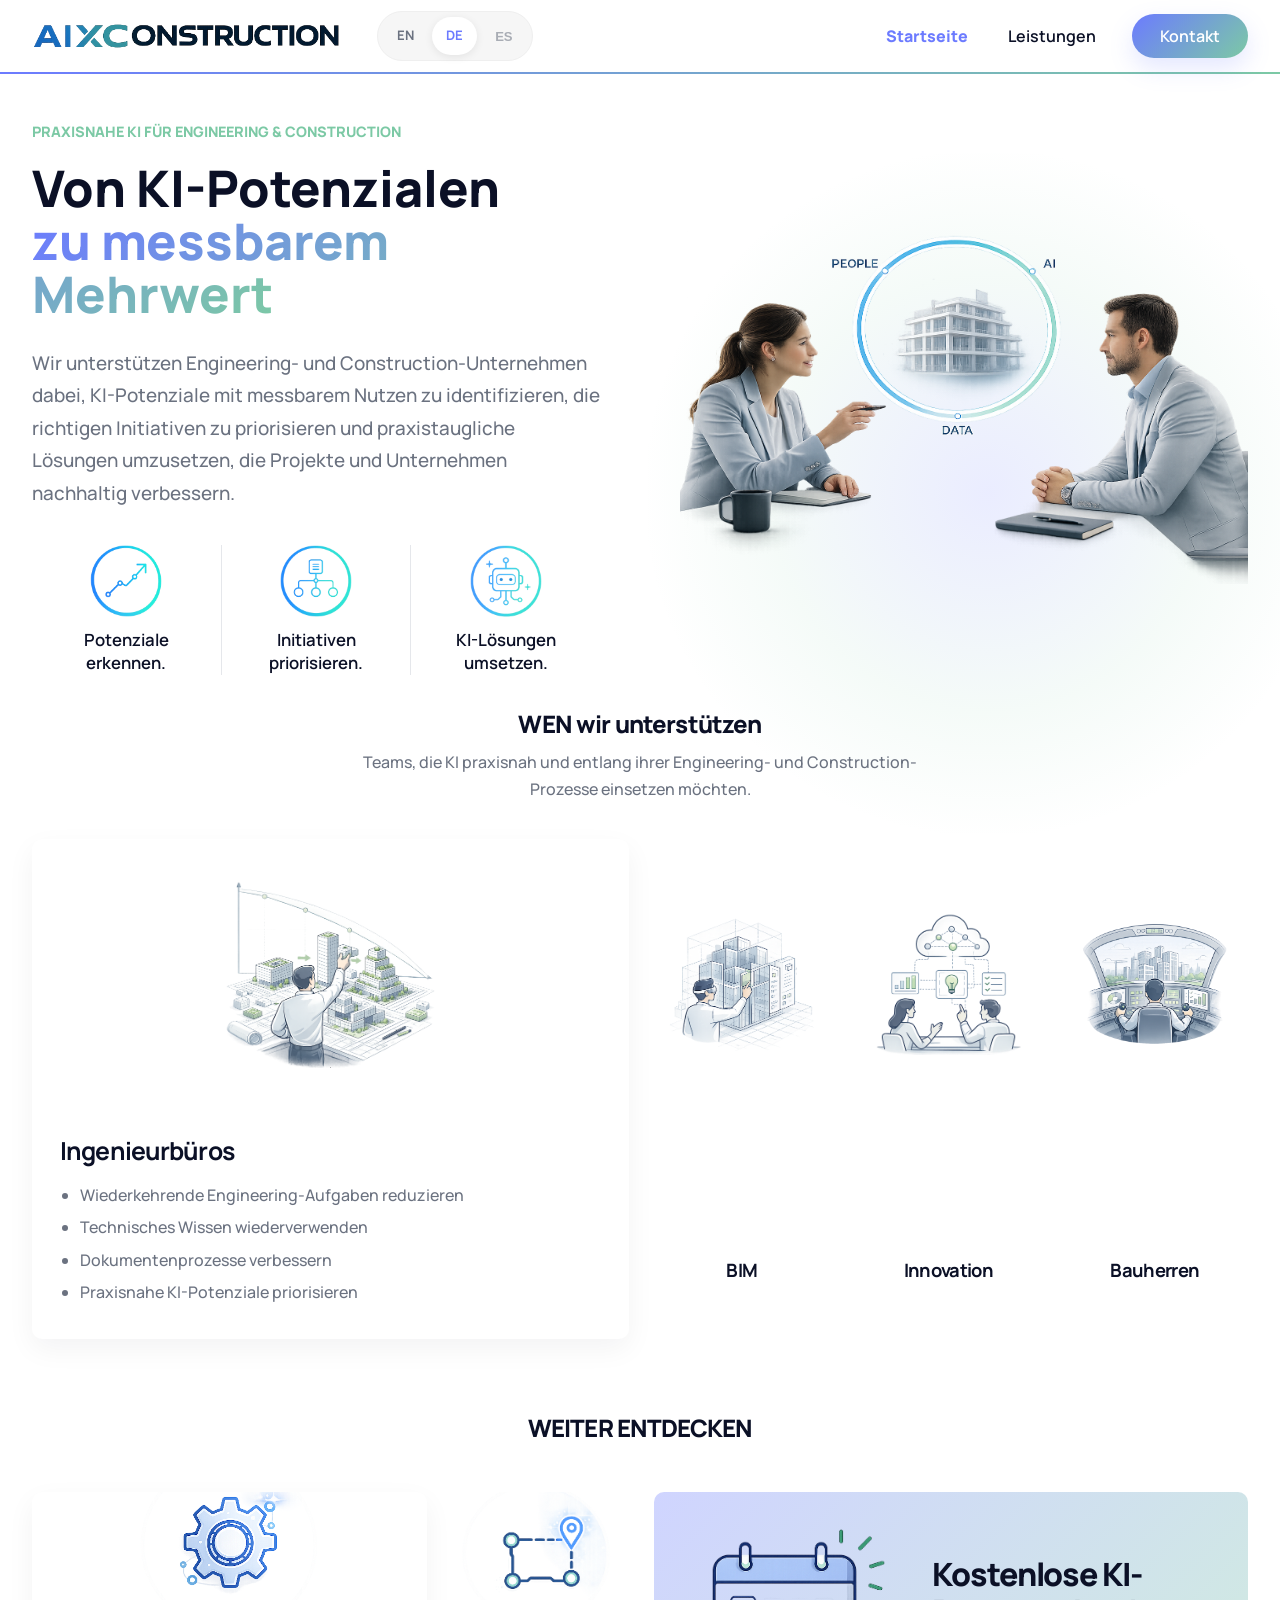
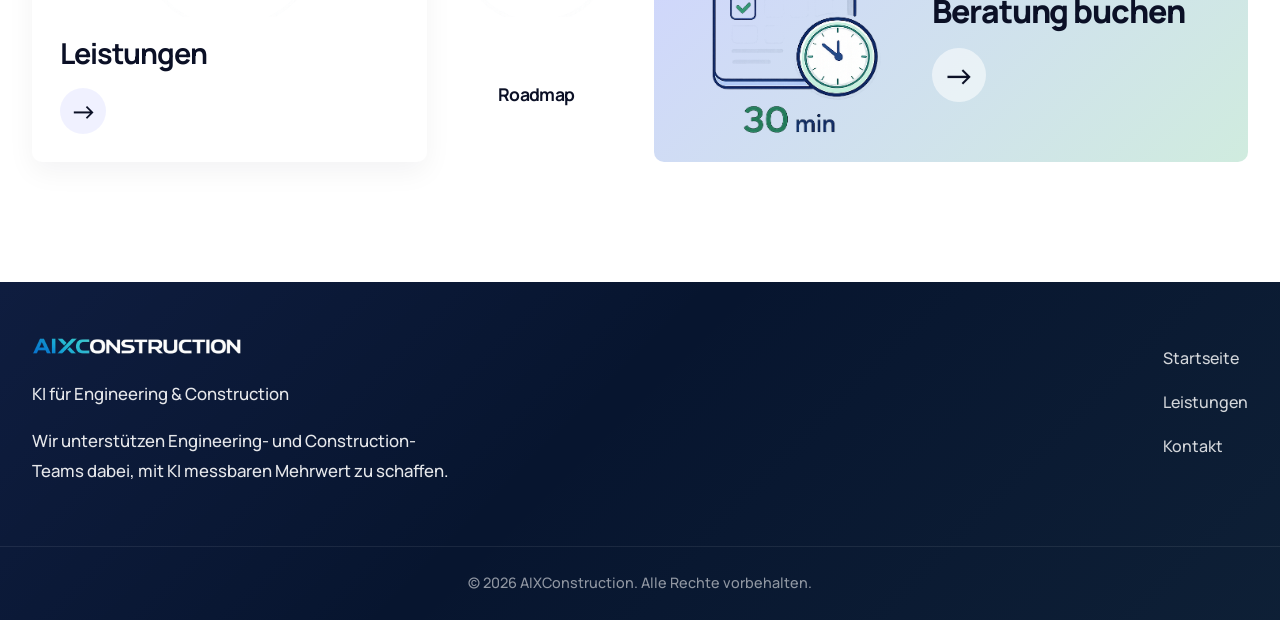
==== de/index.html @ 5ce15402 "changes" ====
<!DOCTYPE html>
<html lang="de">

<head>

    <meta charset="UTF-8">

    <meta name="viewport"
          content="width=device-width, initial-scale=1.0">

    <title>
        AIXConstruction | KI für Engineering & Construction
    </title>

    <link rel="preconnect"
          href="https://fonts.googleapis.com">

    <link rel="preconnect"
          href="https://fonts.gstatic.com"
          crossorigin>

    <link href="https://fonts.googleapis.com/css2?family=Manrope:wght@200;300;400;500;600;700;800&display=swap"
          rel="stylesheet">

    <link rel="stylesheet"
          href="../css/style.css">

    <link rel="alternate" hreflang="en" href="../index.html">
    <link rel="alternate" hreflang="de" href="index.html">
    <link rel="alternate" hreflang="x-default" href="../index.html">

</head>

<body class="home-page">

<div id="navbar"></div>

<section class="hero">

    <div class="site-container hero-layout">

        <div class="hero-content">

            <p class="hero-eyebrow">
                PRAXISNAHE KI FÜR ENGINEERING &amp; CONSTRUCTION
            </p>

            <h1>
                Von KI-Potenzialen<br>
                <span>zu messbarem<br>
                Mehrwert</span>
            </h1>

            <p class="hero-subtitle">
                Wir unterstützen Engineering- und Construction-Unternehmen dabei, KI-Potenziale mit messbarem Nutzen zu identifizieren, die richtigen Initiativen zu priorisieren und praxistaugliche Lösungen umzusetzen, die Projekte und Unternehmen nachhaltig verbessern.
            </p>

            <div class="hero-features">

                <div class="hero-feature">

                    <img
                        src="../images/icon-identify-opportunities.png"
                        alt="Potenziale erkennen">

                    <span>Potenziale erkennen.</span>

                </div>

                <div class="hero-feature">

                    <img
                        src="../images/icon-prioritize-initiatives.png"
                        alt="Initiativen priorisieren">

                    <span>Initiativen priorisieren.</span>

                </div>

                <div class="hero-feature">

                    <img
                        src="../images/icon-implement-ai-solutions.png"
                        alt="KI-Lösungen umsetzen">

                    <span>KI-Lösungen umsetzen.</span>

                </div>

            </div>

        </div>

        <div class="hero-image">

            <img
                src="../images/hero-ai-building.png"
                alt="KI für Engineering & Construction">

        </div>

    </div>

</section>

<section class="who-we-help-section">

    <div class="site-container">

        <div class="section-header">

            <h2>
                WEN wir unterstützen
            </h2>

            <p>
                Teams, die KI praxisnah und entlang ihrer Engineering- und Construction-Prozesse einsetzen möchten.
            </p>

        </div>

        <div
            class="showcase showcase--services showcase--details showcase--who-help"
            data-showcase
            data-mode="expand">

            <article class="showcase-item showcase-item--active">

                <div class="showcase-media">

                    <img
                        class="showcase-image"
                        src="../images/icon-engineering-firms.png"
                        alt="Ingenieurbüros">

                </div>

                <div class="showcase-content">

                    <h3 class="showcase-title-short">
                        Engineering
                    </h3>

                    <h3 class="showcase-title-full">
                        Ingenieurbüros
                    </h3>

                    <div class="showcase-description">

                        <ul>

                            <li>Wiederkehrende Engineering-Aufgaben reduzieren</li>
                            <li>Technisches Wissen wiederverwenden</li>
                            <li>Dokumentenprozesse verbessern</li>
                            <li>Praxisnahe KI-Potenziale priorisieren</li>

                        </ul>

                    </div>

                </div>

            </article>

            <article class="showcase-item">

                <div class="showcase-media">

                    <img
                        class="showcase-image"
                        src="../images/icon-bim-digital-teams.png"
                        alt="BIM- & Digital-Teams">

                </div>

                <div class="showcase-content">

                    <h3 class="showcase-title-short">
                        BIM
                    </h3>

                    <h3 class="showcase-title-full">
                        BIM- & Digital-Teams
                    </h3>

                    <div class="showcase-description">

                        <ul>

                            <li>BIM-Koordination optimieren</li>
                            <li>Datenkonsistenz verbessern</li>
                            <li>Werkzeuge und Workflows verknüpfen</li>
                            <li>Wiederkehrende Prüfungen automatisieren</li>

                        </ul>

                    </div>

                </div>

            </article>

            <article class="showcase-item">

                <div class="showcase-media">

                    <img
                        class="showcase-image"
                        src="../images/icon-innovation-transformation-teams.png"
                        alt="Innovationsteams">

                </div>

                <div class="showcase-content">

                    <h3 class="showcase-title-short">
                        Innovation
                    </h3>

                    <h3 class="showcase-title-full">
                        Innovationsteams
                    </h3>

                    <div class="showcase-description">

                        <ul>

                            <li>KI-Anwendungsfälle strukturiert erfassen</li>
                            <li>Nutzen und Aufwand vergleichen</li>
                            <li>Umsetzungs-Roadmaps entwickeln</li>
                            <li>Interne Einführung begleiten</li>

                        </ul>

                    </div>

                </div>

            </article>

            <article class="showcase-item">

                <div class="showcase-media">

                    <img
                        class="showcase-image"
                        src="../images/icon-owners-developers.png"
                        alt="Bauherren & Projektentwickler">

                </div>

                <div class="showcase-content">

                    <h3 class="showcase-title-short">
                        Bauherren
                    </h3>

                    <h3 class="showcase-title-full">
                        Bauherren & Projektentwickler
                    </h3>

                    <div class="showcase-description">

                        <ul>

                            <li>Entscheidungen auf Asset-Ebene verbessern</li>
                            <li>Projekt- und Portfolio-KPIs überwachen</li>
                            <li>Reporting standardisieren</li>
                            <li>Mehrwert über den gesamten Betrieb identifizieren</li>

                        </ul>

                    </div>

                </div>

            </article>

        </div>

    </div>

</section>

<section class="explore-section">

    <div class="site-container">

        <div class="section-header">

            <h2>
                WEITER ENTDECKEN
            </h2>

        </div>

        <div class="explore-layout">

            <div
                class="showcase
                       showcase--compact
                       showcase--navigation
                       showcase--no-description"
                data-showcase
                data-mode="navigation">

                <article class="showcase-item showcase-item--active">

                    <div class="showcase-media">

                        <img
                            class="showcase-image"
                            src="../images/icon-our-services.png"
                            alt="Unsere Leistungen">

                    </div>

                    <div class="showcase-content">

                        <h3 class="showcase-title-short">
                            Leistungen
                        </h3>

                        <h3 class="showcase-title-full">
                            Leistungen
                        </h3>

                        <a
                            href="services.html"
                            class="showcase-action"
                            aria-label="Zu den Leistungen">
                            &rarr;
                        </a>

                    </div>

                </article>

                <article class="showcase-item">

                    <div class="showcase-media">

                        <img
                            class="showcase-image"
                            src="../images/icon-our-roadmap.png"
                            alt="Unsere Roadmap">

                    </div>

                    <div class="showcase-content">

                        <h3 class="showcase-title-short">
                            Roadmap
                        </h3>

                        <h3 class="showcase-title-full">
                            Roadmap
                        </h3>

                        <a
                            href="services.html#roadmap"
                            class="showcase-action"
                            aria-label="Zur Roadmap">
                            &rarr;
                        </a>

                    </div>

                </article>

            </div>

        <article class="contact-card">

            <img
                class="contact-card-image"
                src="../images/icon-free-consultation.png"
                alt="Kostenlose KI-Beratung buchen">

            <div class="contact-card-content">

                <h3>
                    Kostenlose KI-Beratung buchen
                </h3>

                <a
                    href="contact.html"
                    class="contact-arrow"
                    aria-label="Kostenlose KI-Beratung buchen">
                    &rarr;
                </a>

            </div>

        </article>

    </div>

    </div>

</section>

<div id="footer"></div>

<script src="../js/components.js"></script>
<script src="../js/main.js"></script>

</body>
</html>
---- css/style.css ----
@import url("navbar.css");
@import url("components.css");
@import url("home.css");
@import url("pages.css");
@import url("footer.css");


:root{

    /* ===================================
    RESPONSIVE DESIGN SYSTEM
    =================================== */

    /*

    PHONE
    0px ? 767px

    @media (max-width:767px)

    ------------------------------------

    DESKTOP (includes tablets)

    768px+

    @media (min-width:768px)

    ------------------------------------

    Project rules

    � Phone
    Mobile layout

    � Desktop
    Desktop layout

    Never create additional breakpoints
    without a project-wide reason.

    */

    /* ===================================
       BRAND COLORS
    =================================== */

    --navy:#0B1026;
    --white:#FFFFFF;

    --blue:#6C7BFF;
    --green:#7CC9A5;

    --text-soft:#6B7280;
    --border:#E5E7EB;


    /* ===================================
       SHOWCASE DESIGN SYSTEM
    =================================== */

    /* Glass Cards */

    --card-opacity:.30;
    --card-blur:14px;

    /* Border Radius */

    --card-radius:10px;

    /* Animation */

    --card-transition:.45s;

    /* Active Colors */

    --showcase-start:#6C7BFF;
    --showcase-end:#7CC9A5;

    /* White mixed into active cards (0-100) */

    --showcase-white:82;


    /* ===================================
       LAYOUT
    =================================== */

    --container-width:1280px;
    --container-padding:32px;


    /* ===================================
       TYPOGRAPHY
    =================================== */

    --font-family:'Manrope',sans-serif;

}


*{

    margin:0;
    padding:0;
    box-sizing:border-box;

}

html{

    scroll-behavior:smooth;

}

body{

    font-family:var(--font-family);

    font-size:16px;

    font-weight:500;

    line-height:1.65;

    background:var(--white);

    color:var(--navy);

}


/* ===================================
   TYPOGRAPHY
=================================== */

h1,
h2,
h3,
h4,
h5,
h6{

    font-family:var(--font-family);

    font-weight:800;

    line-height:1.1;

    letter-spacing:-0.035em;

    color:var(--navy);

}

p{

    color:var(--text-soft);

    line-height:1.7;

}


/* ===================================
   LAYOUT
=================================== */

.site-container{

    max-width:var(--container-width);

    margin:0 auto;

    padding-inline:var(--container-padding);

}
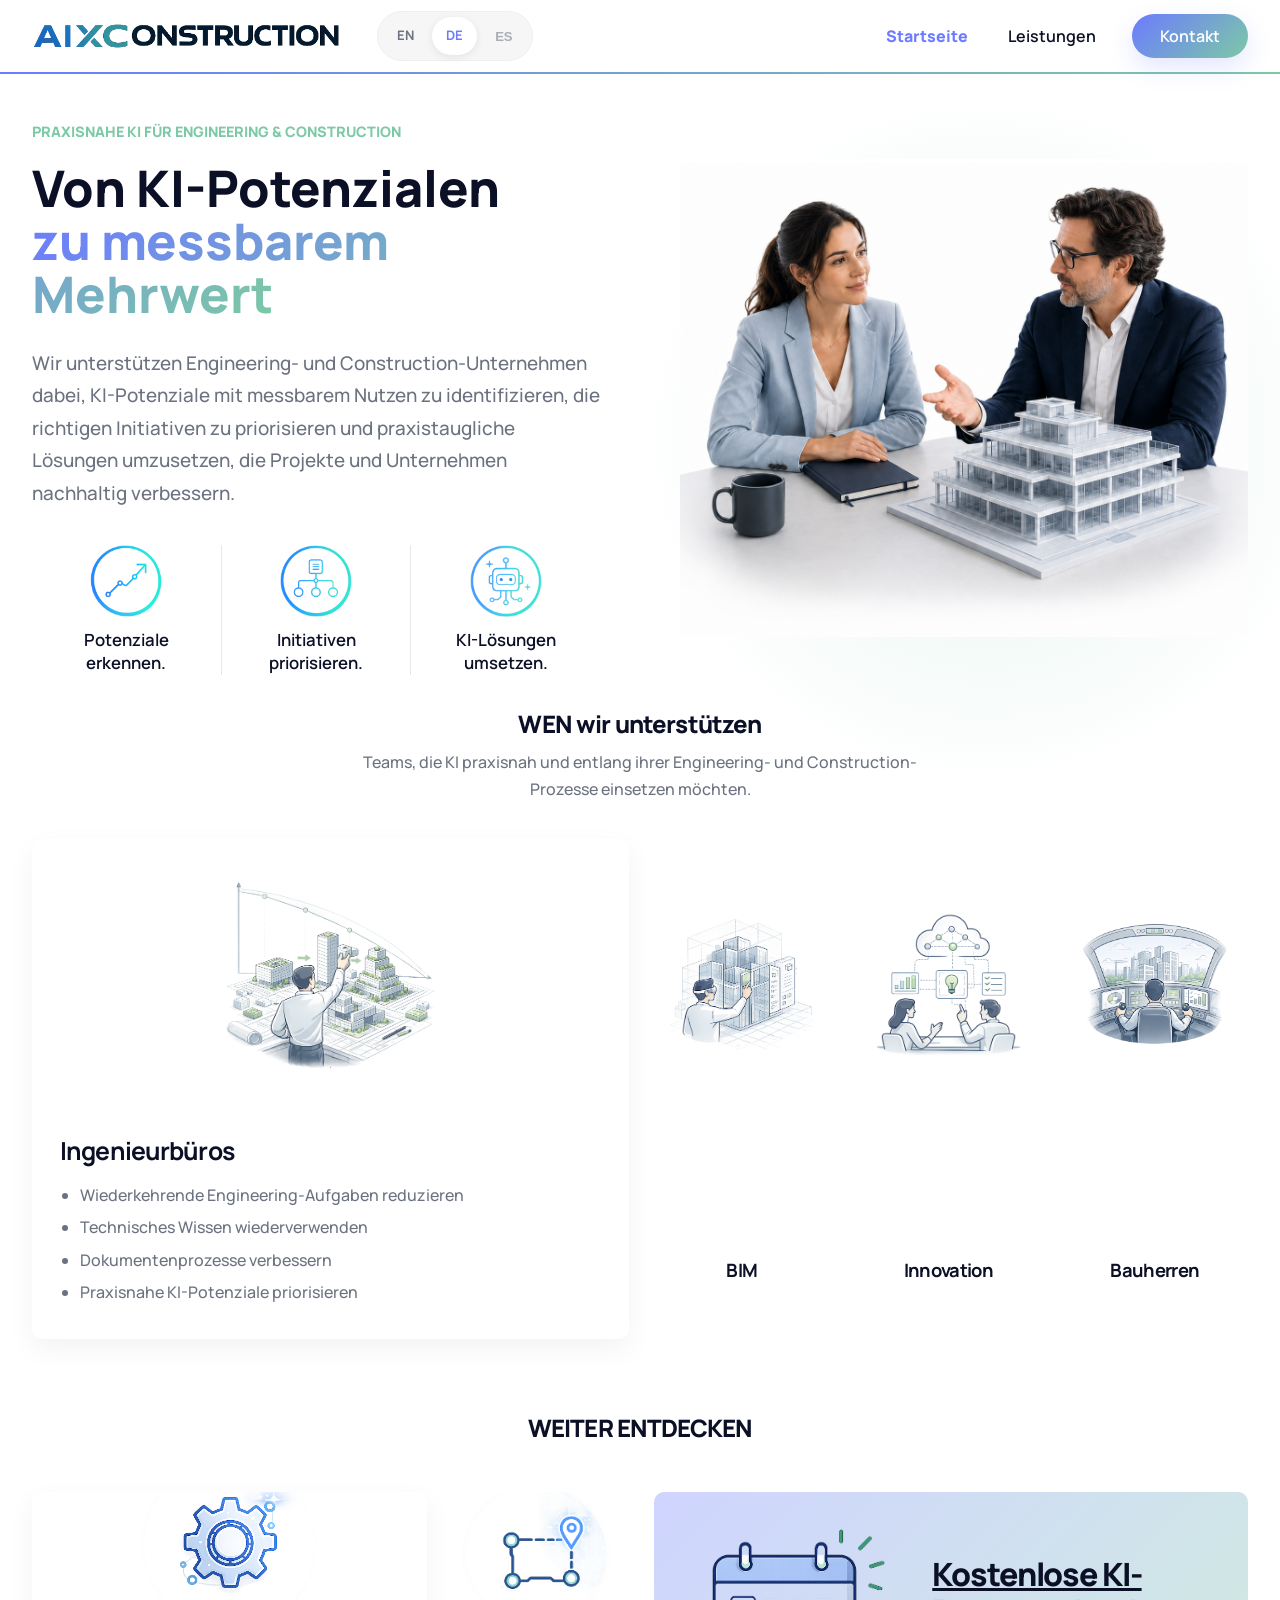
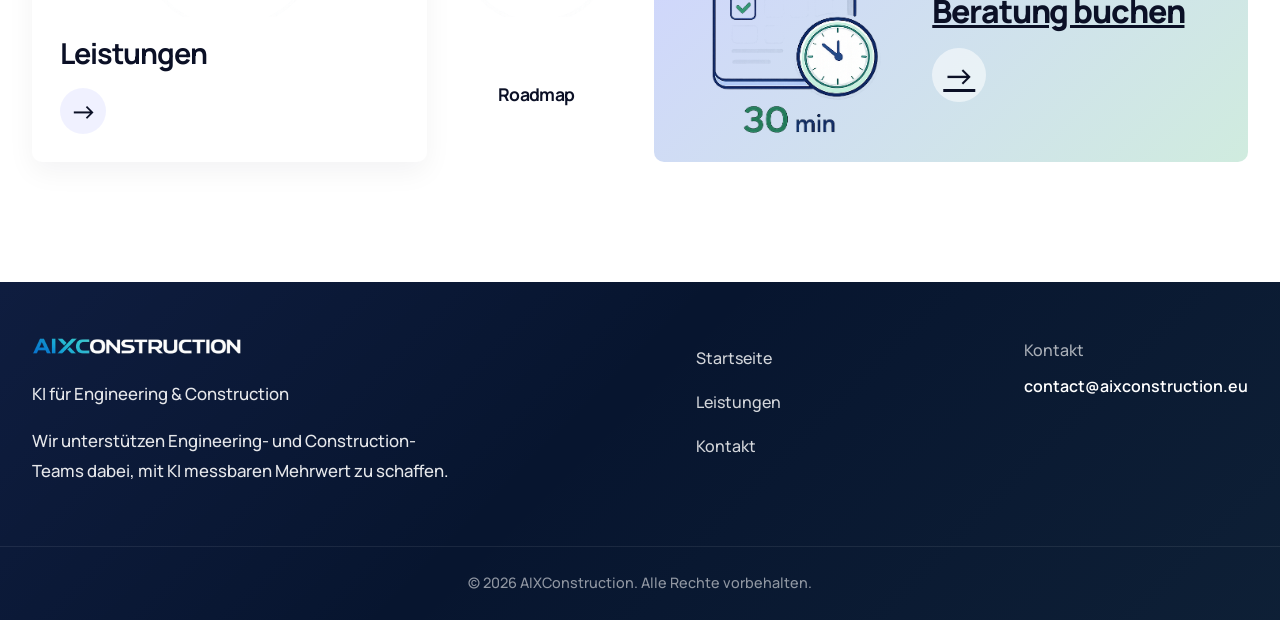
==== commit 83eb0509: "changes" ====
--- a/de/index.html
+++ b/de/index.html
@@ -370,7 +370,7 @@
 
             </div>
 
-        <article class="contact-card">
+        <a class="contact-card" href="contact.html" aria-label="Kostenlose KI-Beratung buchen">
 
             <img
                 class="contact-card-image"
@@ -383,16 +383,13 @@
                     Kostenlose KI-Beratung buchen
                 </h3>
 
-                <a
-                    href="contact.html"
-                    class="contact-arrow"
-                    aria-label="Kostenlose KI-Beratung buchen">
+                <span class="contact-arrow" aria-hidden="true">
                     &rarr;
-                </a>
+                </span>
 
             </div>
 
-        </article>
+        </a>
 
     </div>
 
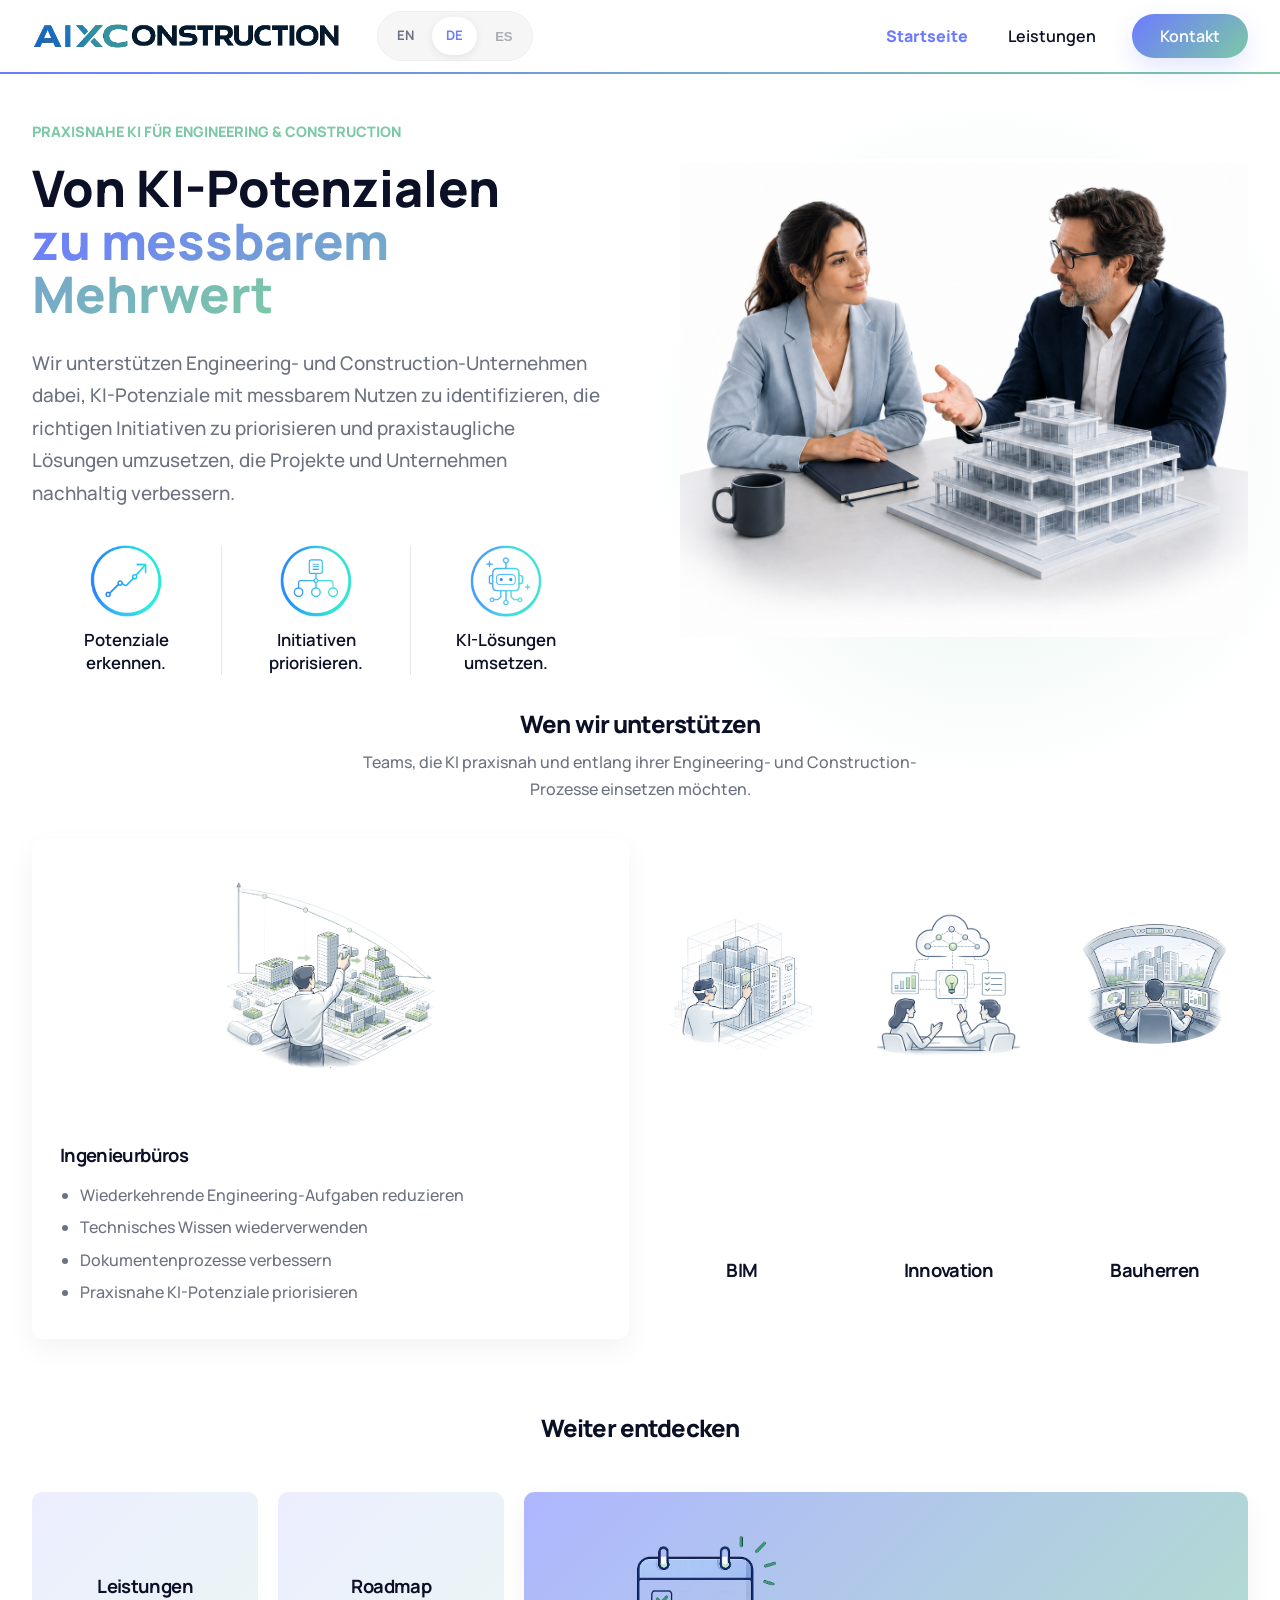
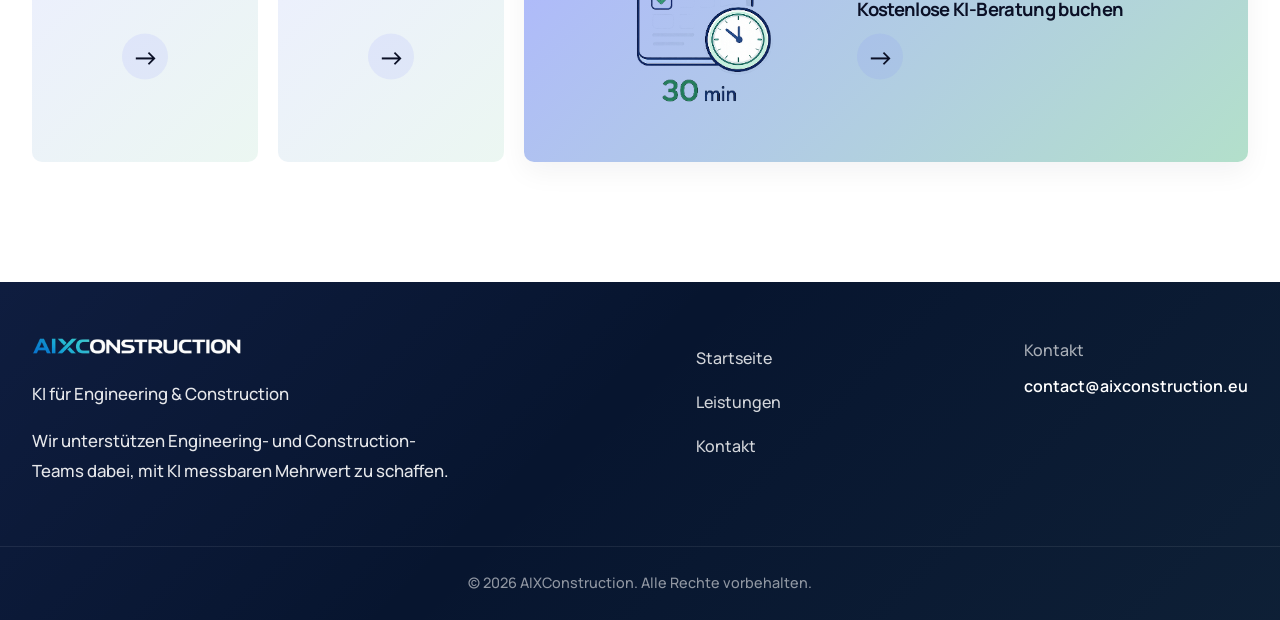
==== commit cb2848ef: "changes" ====
--- a/de/index.html
+++ b/de/index.html
@@ -110,7 +110,7 @@
         <div class="section-header">
 
             <h2>
-                WEN wir unterstützen
+                Wen wir unterstützen
             </h2>
 
             <p>
@@ -289,22 +289,21 @@
         <div class="section-header">
 
             <h2>
-                WEITER ENTDECKEN
+                Weiter entdecken
             </h2>
 
         </div>
 
-        <div class="explore-layout">
-
-            <div
+        <div
                 class="showcase
                        showcase--compact
                        showcase--navigation
-                       showcase--no-description"
+                       showcase--no-description
+                       showcase--explore"
                 data-showcase
                 data-mode="navigation">
 
-                <article class="showcase-item showcase-item--active">
+                <article class="showcase-item">
 
                     <div class="showcase-media">
 
@@ -368,30 +367,39 @@
 
                 </article>
 
-            </div>
-
-        <a class="contact-card" href="contact.html" aria-label="Kostenlose KI-Beratung buchen">
-
-            <img
-                class="contact-card-image"
-                src="../images/icon-free-consultation.png"
-                alt="Kostenlose KI-Beratung buchen">
-
-            <div class="contact-card-content">
-
-                <h3>
-                    Kostenlose KI-Beratung buchen
-                </h3>
-
-                <span class="contact-arrow" aria-hidden="true">
-                    &rarr;
-                </span>
-
-            </div>
-
-        </a>
-
-    </div>
+                <article class="showcase-item showcase-item--consultation showcase-item--active">
+
+                    <div class="showcase-media">
+
+                        <img
+                            class="showcase-image"
+                            src="../images/icon-free-consultation.png"
+                            alt="Kostenlose KI-Beratung buchen">
+
+                    </div>
+
+                    <div class="showcase-content">
+
+                        <h3 class="showcase-title-short">
+                            Kostenlose KI-Beratung buchen
+                        </h3>
+
+                        <h3 class="showcase-title-full">
+                            Kostenlose KI-Beratung buchen
+                        </h3>
+
+                        <a
+                            href="contact.html"
+                            class="showcase-action"
+                            aria-label="Kostenlose KI-Beratung buchen">
+                            &rarr;
+                        </a>
+
+                    </div>
+
+                </article>
+
+        </div>
 
     </div>
 
--- a/css/style.css
+++ b/css/style.css
@@ -30,10 +30,10 @@
 
     Project rules
 
-    � Phone
+    - Phone
     Mobile layout
 
-    � Desktop
+    - Desktop
     Desktop layout
 
     Never create additional breakpoints
@@ -174,4 +174,17 @@
 
     padding-inline:var(--container-padding);
 
-}+}
+
+@media (max-width:767px), (orientation:landscape) and (max-height:600px) and (pointer:coarse){
+    body,
+    p{
+        line-height:1.45;
+    }
+
+    .who-we-help-section .section-header p,
+    .services-section .section-header p,
+    .roadmap-section .section-header p{
+        display:none;
+    }
+}
